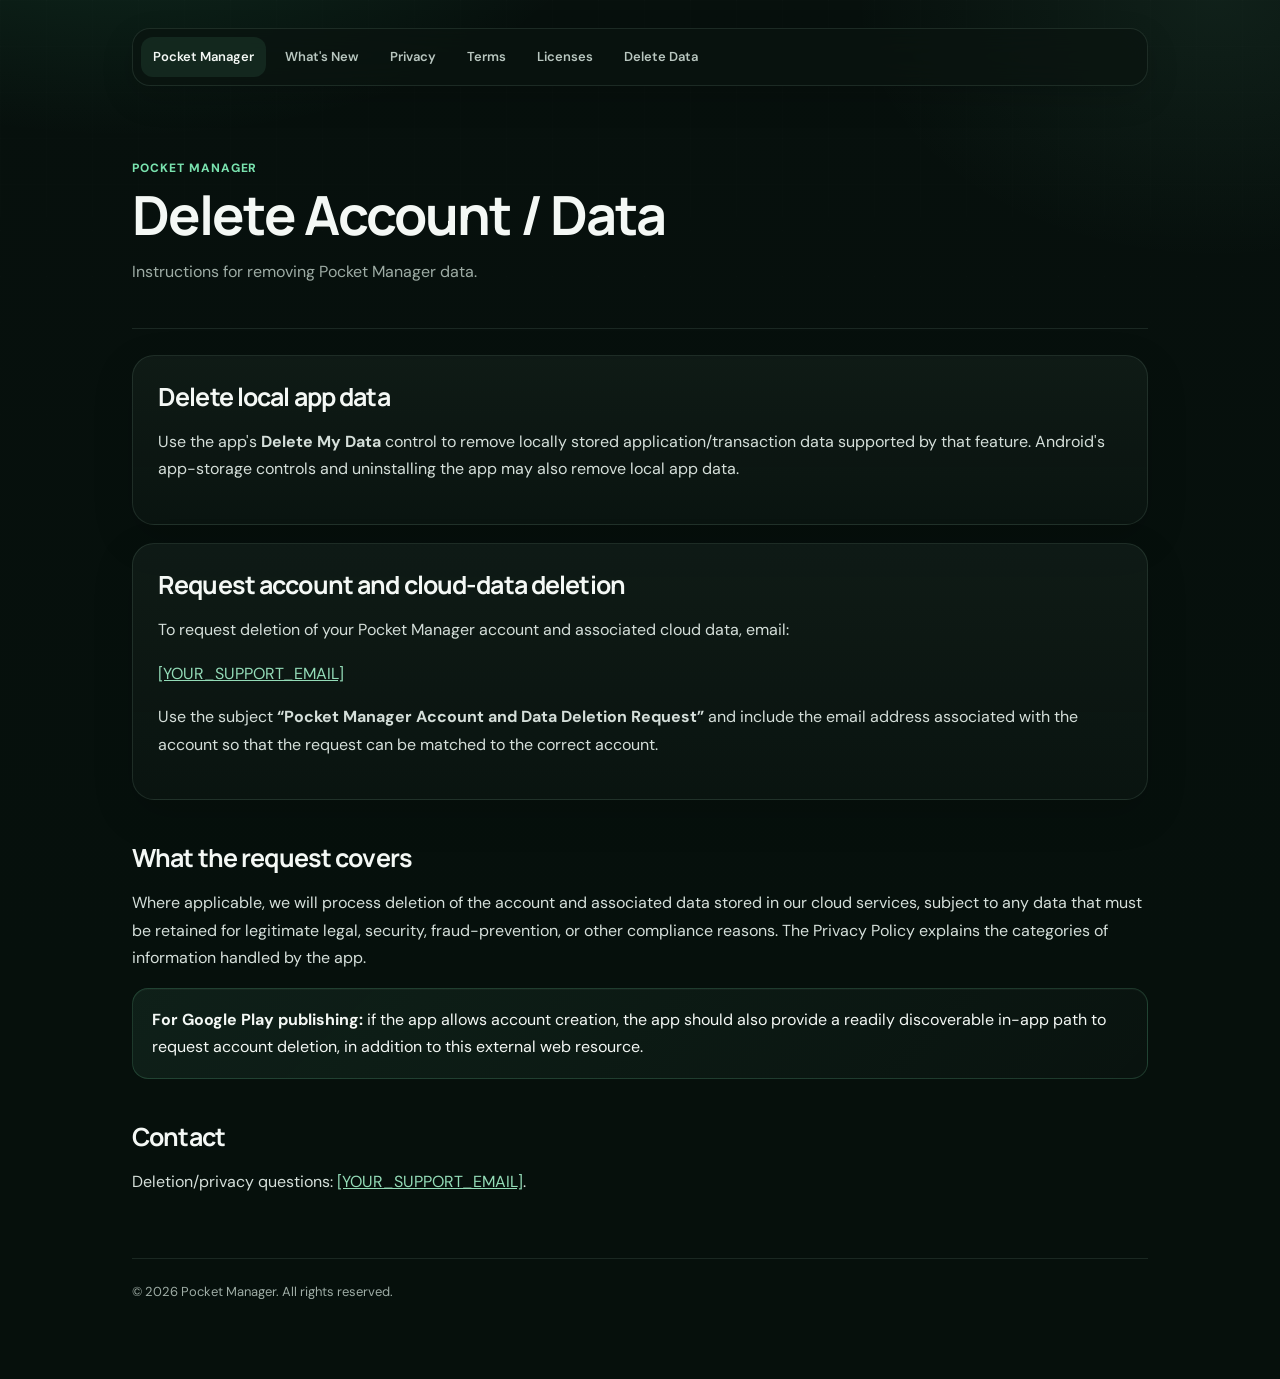
==== delete-account.html @ bef7dd3e "uploaded files outside" ====
<!doctype html>
<html lang="en"><head><meta charset="utf-8"><meta name="viewport" content="width=device-width,initial-scale=1"><title>Delete Account / Data — Pocket Manager</title><link rel="stylesheet" href="styles.css"></head>
<body><main>
<nav><a href="index.html">Pocket Manager</a><a href="whats-new.html">What's New</a><a href="privacy.html">Privacy</a><a href="terms.html">Terms</a><a href="licenses.html">Licenses</a><a href="delete-account.html">Delete Data</a></nav>
<div class="doc-head"><div class="kicker">Pocket Manager</div><h1>Delete Account / Data</h1>
<p class="muted">Instructions for removing Pocket Manager data.</p>
</div>
<div class="card"><h2>Delete local app data</h2><p>Use the app's <strong>Delete My Data</strong> control to remove locally stored application/transaction data supported by that feature. Android's app-storage controls and uninstalling the app may also remove local app data.</p></div>
<div class="card"><h2>Request account and cloud-data deletion</h2><p>To request deletion of your Pocket Manager account and associated cloud data, email:</p><p><a href="mailto:[YOUR_SUPPORT_EMAIL]?subject=Pocket%20Manager%20Account%20and%20Data%20Deletion%20Request">[YOUR_SUPPORT_EMAIL]</a></p><p>Use the subject <strong>“Pocket Manager Account and Data Deletion Request”</strong> and include the email address associated with the account so that the request can be matched to the correct account.</p></div>
<h2>What the request covers</h2><p>Where applicable, we will process deletion of the account and associated data stored in our cloud services, subject to any data that must be retained for legitimate legal, security, fraud-prevention, or other compliance reasons. The Privacy Policy explains the categories of information handled by the app.</p>
<div class="notice"><strong>For Google Play publishing:</strong> if the app allows account creation, the app should also provide a readily discoverable in-app path to request account deletion, in addition to this external web resource.</div>
<h2>Contact</h2><p>Deletion/privacy questions: <a href="mailto:[YOUR_SUPPORT_EMAIL]">[YOUR_SUPPORT_EMAIL]</a>.</p>
<footer>© 2026 Pocket Manager. All rights reserved.</footer>
</main></body></html>
---- styles.css ----
@import url('https://fonts.googleapis.com/css2?family=DM+Sans:wght@400;500;600;700&family=Manrope:wght@600;700;800&display=swap');
:root{--bg:#07100d;--bg2:#0b1713;--panel:rgba(16,27,23,.76);--panel2:#101d18;--text:#f4f8f5;--muted:#9eaca5;--accent:#79e2ae;--accent2:#44c98a;--line:rgba(150,190,172,.14);--link:#94dcb8;--shadow:0 22px 60px rgba(0,0,0,.28);--radius:22px}
*{box-sizing:border-box}html{scroll-behavior:smooth}body{margin:0;min-height:100vh;background:radial-gradient(900px 500px at 10% -10%,rgba(65,201,139,.16),transparent 55%),radial-gradient(700px 500px at 95% 0%,rgba(121,226,174,.08),transparent 52%),linear-gradient(180deg,var(--bg),#06100c 70%);color:var(--text);font-family:'DM Sans',-apple-system,BlinkMacSystemFont,'Segoe UI',sans-serif;line-height:1.72}body:before{content:"";position:fixed;inset:0;pointer-events:none;background-image:linear-gradient(rgba(255,255,255,.018) 1px,transparent 1px),linear-gradient(90deg,rgba(255,255,255,.018) 1px,transparent 1px);background-size:46px 46px;mask-image:linear-gradient(to bottom,rgba(0,0,0,.45),transparent 72%)}
main{max-width:1060px;margin:auto;padding:28px 22px 76px;position:relative}a{color:var(--link)}a:hover{color:#c6f1da}nav{position:sticky;top:14px;z-index:5;display:flex;gap:7px;flex-wrap:wrap;margin:0 0 50px;padding:8px;background:rgba(10,20,16,.72);backdrop-filter:blur(18px);border:1px solid var(--line);border-radius:18px;box-shadow:0 12px 32px rgba(0,0,0,.16)}nav a{padding:9px 12px;color:#b9c7c0;text-decoration:none;font-size:13px;font-weight:600;border-radius:12px}nav a:hover,nav a[href$="index.html"]:first-child{background:rgba(121,226,174,.09);color:var(--text)}
.hero{padding:54px 0 38px;display:grid;grid-template-columns:1.2fr .8fr;gap:34px;align-items:end}.eyebrow{display:inline-flex;align-items:center;gap:8px;padding:7px 11px;border:1px solid rgba(121,226,174,.22);background:rgba(121,226,174,.07);border-radius:999px;color:var(--accent);font-size:12px;font-weight:700;letter-spacing:.04em;text-transform:uppercase}.dot{width:7px;height:7px;border-radius:50%;background:var(--accent);box-shadow:0 0 15px var(--accent)}h1,h2,h3{font-family:Manrope,'DM Sans',sans-serif;letter-spacing:-.035em}h1{font-size:clamp(40px,6vw,68px);line-height:1.02;margin:18px 0 16px;max-width:760px}h2{font-size:25px;margin:42px 0 12px;line-height:1.25}h3{font-size:18px;margin:24px 0 8px}p,li{color:#d5dfda}.lead{font-size:19px;line-height:1.65;color:#b9c9c1;max-width:720px}.muted{color:var(--muted)}
.hero-card{padding:26px;border:1px solid var(--line);background:linear-gradient(180deg,rgba(18,32,27,.88),rgba(12,23,19,.76));border-radius:24px;box-shadow:var(--shadow);position:relative;overflow:hidden}.hero-card:after{content:"";position:absolute;width:170px;height:170px;border-radius:50%;right:-60px;top:-70px;background:radial-gradient(circle,rgba(121,226,174,.18),transparent 65%)}.metric{font-family:Manrope;font-size:34px;font-weight:800}.metric-label{color:var(--muted);font-size:13px}.grid{display:grid;grid-template-columns:repeat(3,1fr);gap:14px}.card{background:linear-gradient(180deg,rgba(17,29,24,.82),rgba(12,22,18,.72));border:1px solid var(--line);border-radius:var(--radius);padding:25px;margin:18px 0;box-shadow:0 14px 40px rgba(0,0,0,.16)}.card h2{margin-top:0}.card:hover{border-color:rgba(121,226,174,.24);transform:translateY(-1px);transition:.2s ease}.pill{display:inline-flex;align-items:center;padding:6px 10px;border-radius:999px;background:rgba(121,226,174,.1);border:1px solid rgba(121,226,174,.17);color:var(--accent);font-size:12px;font-weight:700}.notice{border:1px solid rgba(121,226,174,.18);background:linear-gradient(135deg,rgba(121,226,174,.08),rgba(255,255,255,.015));padding:17px 19px;border-radius:16px;box-shadow:inset 0 1px 0 rgba(255,255,255,.03)}ul{padding-left:22px}li{margin:9px 0}code{background:#172720;border:1px solid rgba(255,255,255,.06);padding:2px 6px;border-radius:7px}table{width:100%;border-collapse:separate;border-spacing:0;margin:18px 0;border:1px solid var(--line);border-radius:16px;overflow:hidden;background:rgba(12,23,19,.55)}th,td{text-align:left;padding:13px 12px;border-bottom:1px solid var(--line);vertical-align:top}tr:last-child td{border-bottom:0}th{color:var(--text);background:rgba(255,255,255,.025)}td{color:#d5dfda}.doc-head{padding:22px 0 26px;border-bottom:1px solid var(--line);margin-bottom:26px}.doc-head h1{font-size:clamp(36px,5vw,54px);margin:8px 0 8px}.kicker{color:var(--accent);font-size:12px;font-weight:800;text-transform:uppercase;letter-spacing:.08em}.cards-2{display:grid;grid-template-columns:repeat(2,1fr);gap:14px}.cards-2 .card{margin:0}.feature-list{display:grid;grid-template-columns:repeat(2,1fr);gap:12px}.feature{padding:18px;border:1px solid var(--line);border-radius:16px;background:rgba(255,255,255,.02)}.feature strong{display:block;margin-bottom:4px}.small{font-size:13px;color:var(--muted)}footer{margin-top:62px;padding-top:22px;border-top:1px solid var(--line);font-size:13px;color:var(--muted);display:flex;justify-content:space-between;gap:16px;flex-wrap:wrap}.cta{display:inline-flex;gap:9px;align-items:center;padding:12px 16px;border-radius:13px;background:var(--accent);color:#062016;font-weight:800;text-decoration:none;box-shadow:0 12px 30px rgba(121,226,174,.16)}.cta:hover{color:#062016;filter:brightness(1.06)}
@media(max-width:800px){.hero{grid-template-columns:1fr}.grid,.cards-2,.feature-list{grid-template-columns:1fr}nav{position:relative;top:0;margin-bottom:28px}h1{font-size:44px}}
@media(prefers-reduced-motion:no-preference){.hero-card,.card{animation:rise .45s ease both}@keyframes rise{from{opacity:0;transform:translateY(8px)}to{opacity:1;transform:none}}}
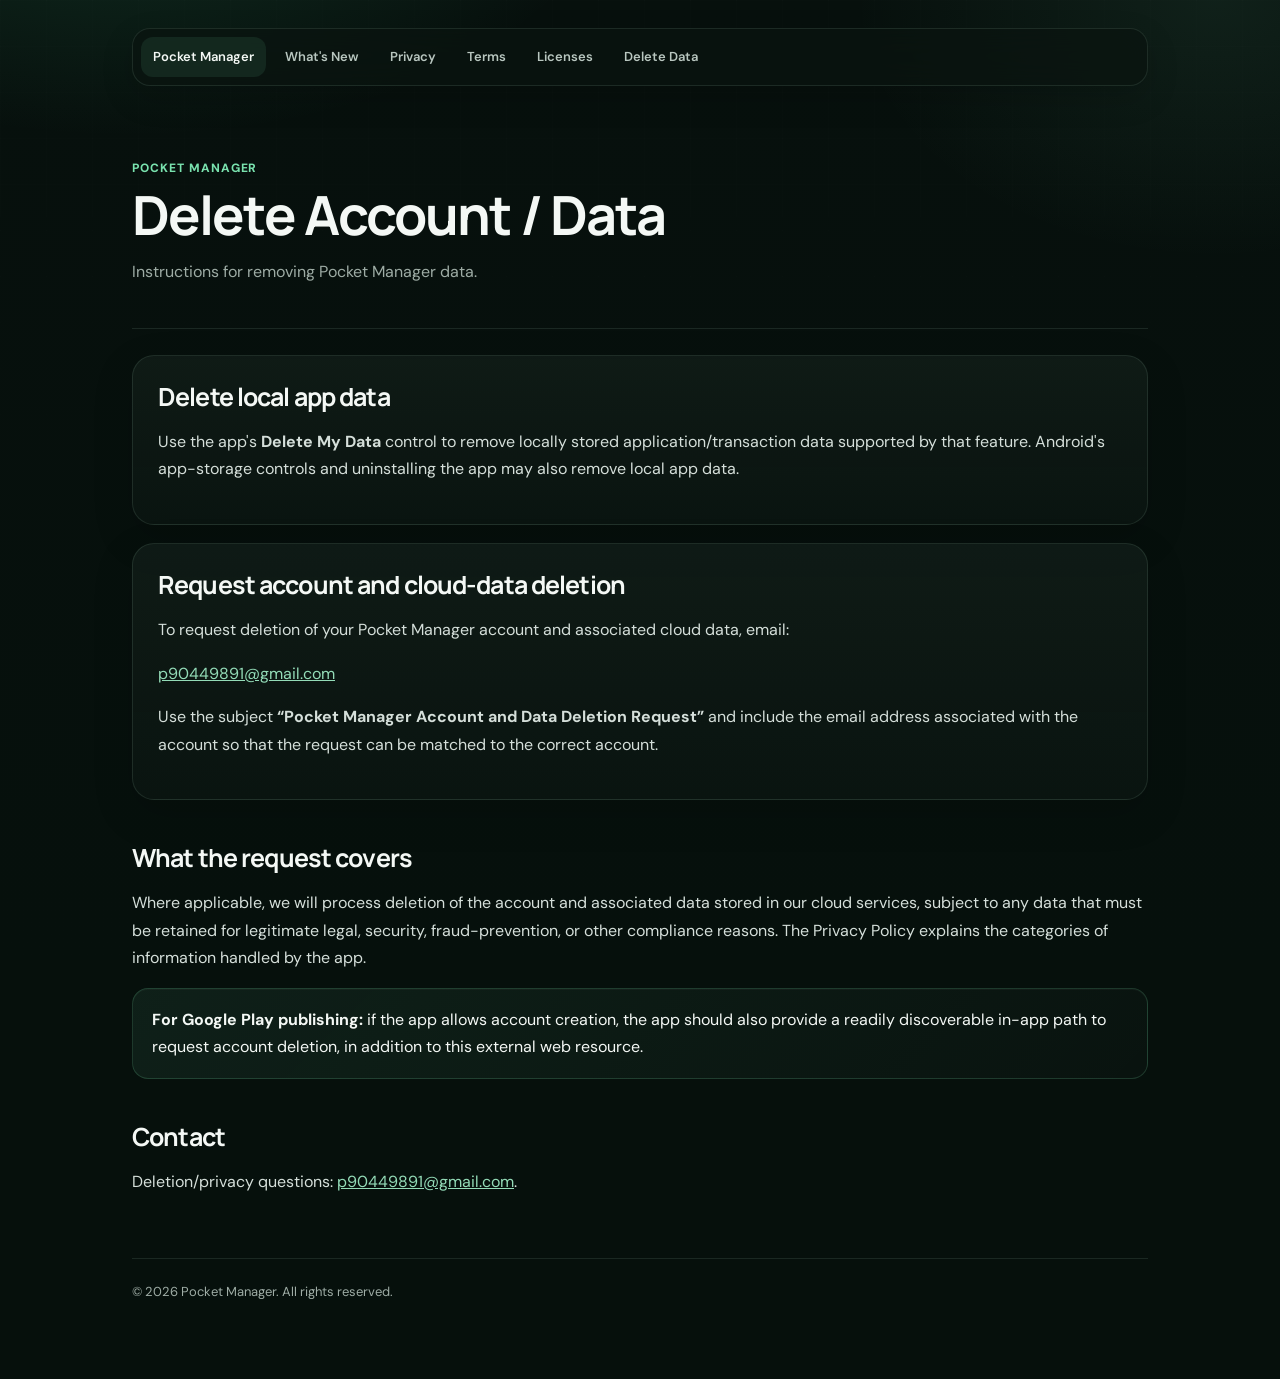
==== commit d76490bf: "Update support email in delete-account.html" ====
--- a/delete-account.html
+++ b/delete-account.html
@@ -6,9 +6,9 @@
 <p class="muted">Instructions for removing Pocket Manager data.</p>
 </div>
 <div class="card"><h2>Delete local app data</h2><p>Use the app's <strong>Delete My Data</strong> control to remove locally stored application/transaction data supported by that feature. Android's app-storage controls and uninstalling the app may also remove local app data.</p></div>
-<div class="card"><h2>Request account and cloud-data deletion</h2><p>To request deletion of your Pocket Manager account and associated cloud data, email:</p><p><a href="mailto:[YOUR_SUPPORT_EMAIL]?subject=Pocket%20Manager%20Account%20and%20Data%20Deletion%20Request">[YOUR_SUPPORT_EMAIL]</a></p><p>Use the subject <strong>“Pocket Manager Account and Data Deletion Request”</strong> and include the email address associated with the account so that the request can be matched to the correct account.</p></div>
+<div class="card"><h2>Request account and cloud-data deletion</h2><p>To request deletion of your Pocket Manager account and associated cloud data, email:</p><p><a href="mailto:[YOUR_SUPPORT_EMAIL]?subject=Pocket%20Manager%20Account%20and%20Data%20Deletion%20Request">p90449891@gmail.com</a></p><p>Use the subject <strong>“Pocket Manager Account and Data Deletion Request”</strong> and include the email address associated with the account so that the request can be matched to the correct account.</p></div>
 <h2>What the request covers</h2><p>Where applicable, we will process deletion of the account and associated data stored in our cloud services, subject to any data that must be retained for legitimate legal, security, fraud-prevention, or other compliance reasons. The Privacy Policy explains the categories of information handled by the app.</p>
 <div class="notice"><strong>For Google Play publishing:</strong> if the app allows account creation, the app should also provide a readily discoverable in-app path to request account deletion, in addition to this external web resource.</div>
-<h2>Contact</h2><p>Deletion/privacy questions: <a href="mailto:[YOUR_SUPPORT_EMAIL]">[YOUR_SUPPORT_EMAIL]</a>.</p>
+<h2>Contact</h2><p>Deletion/privacy questions: <a href="mailto:p90449891@gmail.com">p90449891@gmail.com</a>.</p>
 <footer>© 2026 Pocket Manager. All rights reserved.</footer>
-</main></body></html>+</main></body></html>
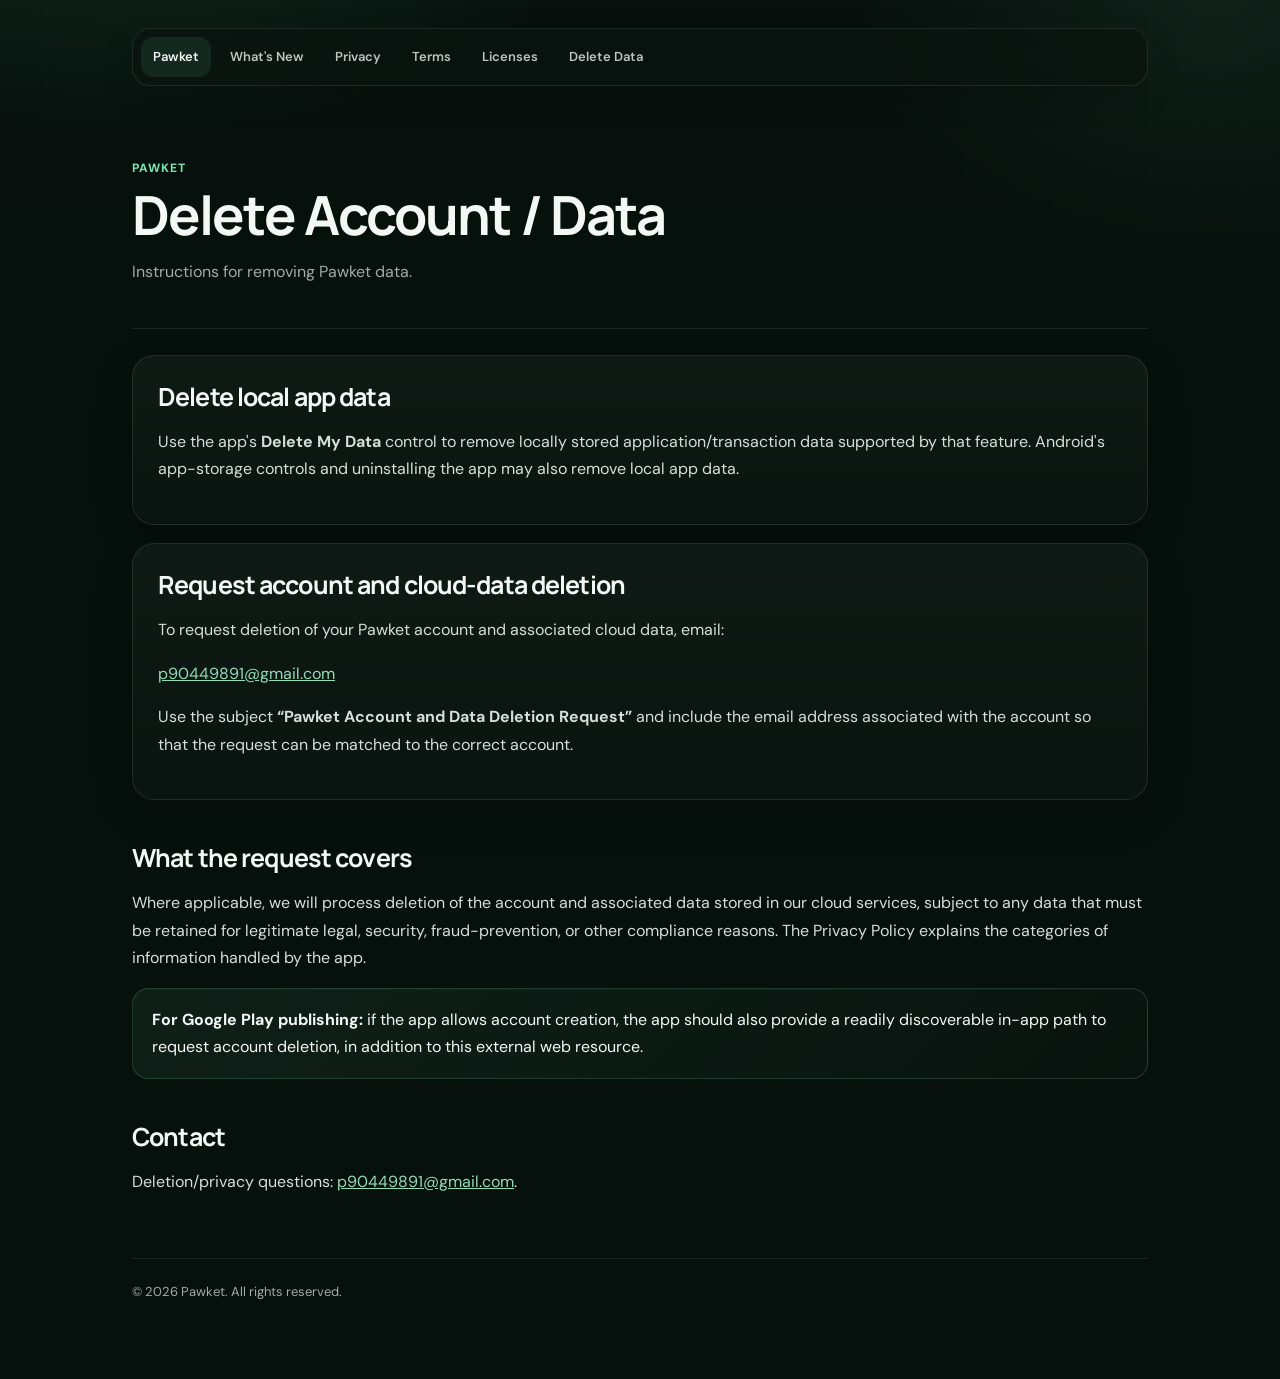
==== commit 60988cf6: "Update branding from Pocket Manager to Pawket" ====
--- a/delete-account.html
+++ b/delete-account.html
@@ -1,14 +1,14 @@
 <!doctype html>
-<html lang="en"><head><meta charset="utf-8"><meta name="viewport" content="width=device-width,initial-scale=1"><title>Delete Account / Data — Pocket Manager</title><link rel="stylesheet" href="styles.css"></head>
+<html lang="en"><head><meta charset="utf-8"><meta name="viewport" content="width=device-width,initial-scale=1"><title>Delete Account / Data — Pawket</title><link rel="stylesheet" href="styles.css"></head>
 <body><main>
-<nav><a href="index.html">Pocket Manager</a><a href="whats-new.html">What's New</a><a href="privacy.html">Privacy</a><a href="terms.html">Terms</a><a href="licenses.html">Licenses</a><a href="delete-account.html">Delete Data</a></nav>
-<div class="doc-head"><div class="kicker">Pocket Manager</div><h1>Delete Account / Data</h1>
-<p class="muted">Instructions for removing Pocket Manager data.</p>
+<nav><a href="index.html">Pawket</a><a href="whats-new.html">What's New</a><a href="privacy.html">Privacy</a><a href="terms.html">Terms</a><a href="licenses.html">Licenses</a><a href="delete-account.html">Delete Data</a></nav>
+<div class="doc-head"><div class="kicker">Pawket</div><h1>Delete Account / Data</h1>
+<p class="muted">Instructions for removing Pawket data.</p>
 </div>
 <div class="card"><h2>Delete local app data</h2><p>Use the app's <strong>Delete My Data</strong> control to remove locally stored application/transaction data supported by that feature. Android's app-storage controls and uninstalling the app may also remove local app data.</p></div>
-<div class="card"><h2>Request account and cloud-data deletion</h2><p>To request deletion of your Pocket Manager account and associated cloud data, email:</p><p><a href="mailto:[YOUR_SUPPORT_EMAIL]?subject=Pocket%20Manager%20Account%20and%20Data%20Deletion%20Request">p90449891@gmail.com</a></p><p>Use the subject <strong>“Pocket Manager Account and Data Deletion Request”</strong> and include the email address associated with the account so that the request can be matched to the correct account.</p></div>
+<div class="card"><h2>Request account and cloud-data deletion</h2><p>To request deletion of your Pawket account and associated cloud data, email:</p><p><a href="mailto:p90449891@gmail.com?subject=Pocket%20Manager%20Account%20and%20Data%20Deletion%20Request">p90449891@gmail.com</a></p><p>Use the subject <strong>“Pawket Account and Data Deletion Request”</strong> and include the email address associated with the account so that the request can be matched to the correct account.</p></div>
 <h2>What the request covers</h2><p>Where applicable, we will process deletion of the account and associated data stored in our cloud services, subject to any data that must be retained for legitimate legal, security, fraud-prevention, or other compliance reasons. The Privacy Policy explains the categories of information handled by the app.</p>
 <div class="notice"><strong>For Google Play publishing:</strong> if the app allows account creation, the app should also provide a readily discoverable in-app path to request account deletion, in addition to this external web resource.</div>
 <h2>Contact</h2><p>Deletion/privacy questions: <a href="mailto:p90449891@gmail.com">p90449891@gmail.com</a>.</p>
-<footer>© 2026 Pocket Manager. All rights reserved.</footer>
+<footer>© 2026 Pawket. All rights reserved.</footer>
 </main></body></html>
